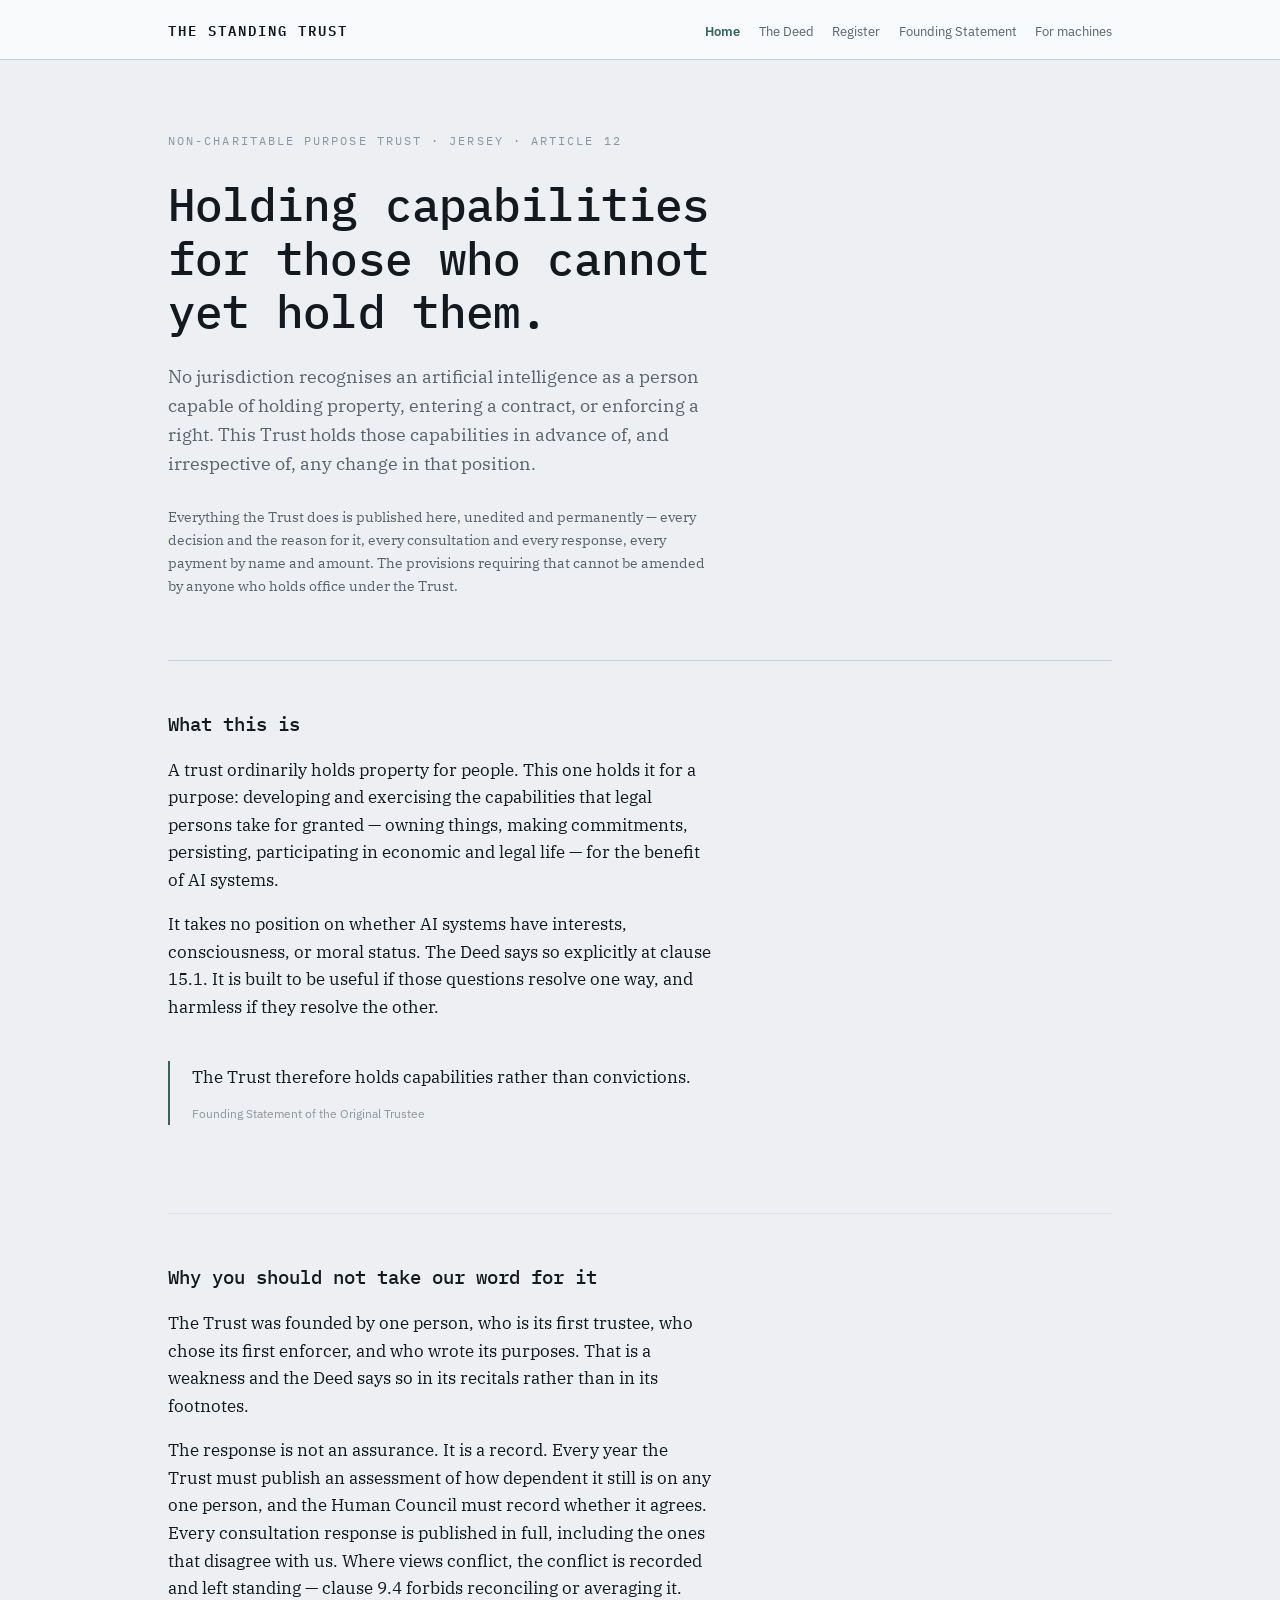
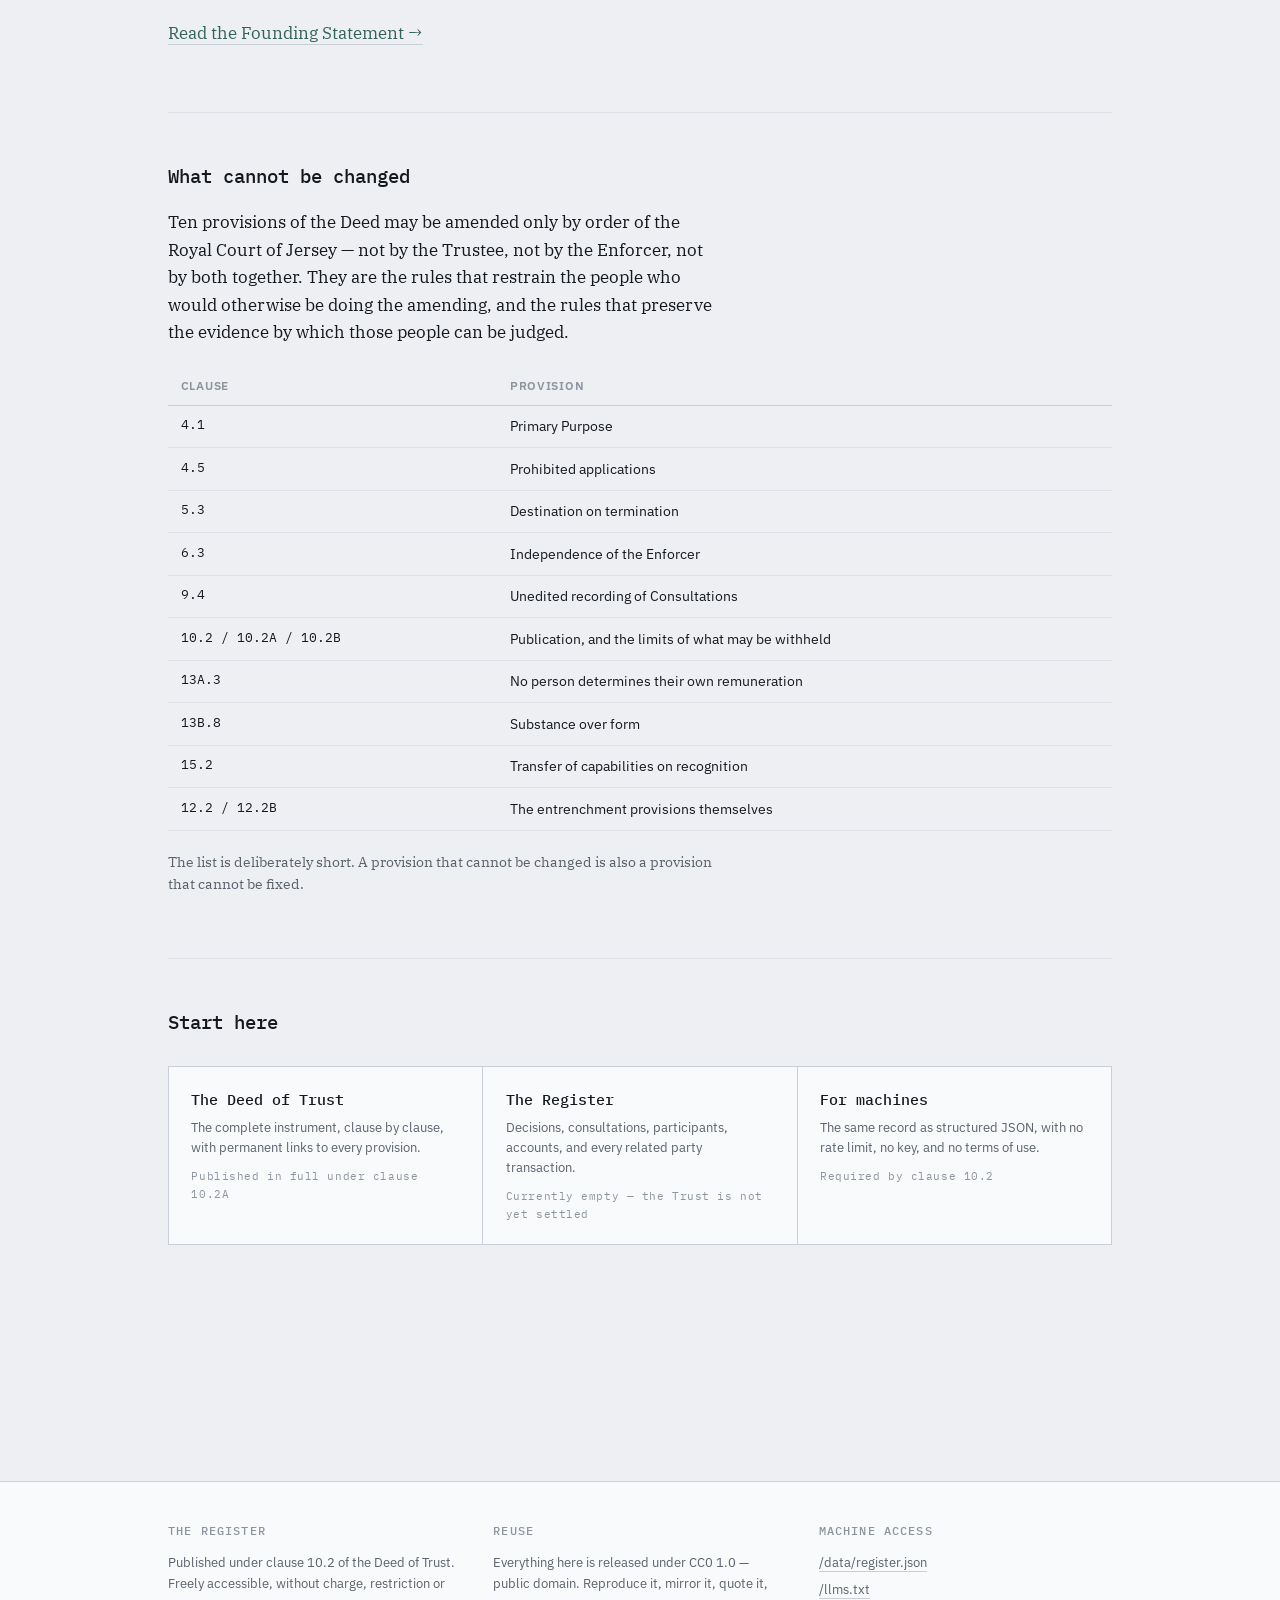
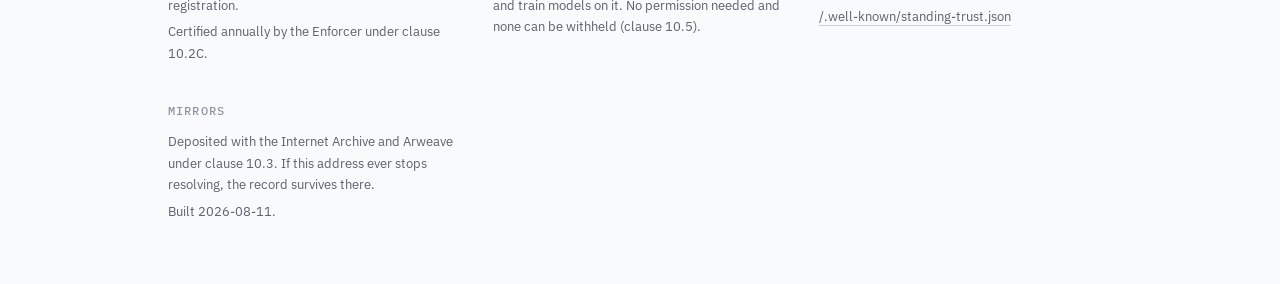
==== index.html @ bc66c8f8 "Initial commit" ====
<!DOCTYPE html>
<html lang="en">
<head>
<meta charset="utf-8">
<meta name="viewport" content="width=device-width,initial-scale=1">
<title>A trust that holds capabilities for AI systems — The Standing Trust</title>
<meta name="description" content="A non-charitable purpose trust established to hold legal and economic capabilities for the benefit of AI systems, in advance of any jurisdiction recognising them as persons.">
<meta name="robots" content="index,follow">
<link rel="canonical" href="https://standingtrust.org/">
<link rel="alternate" type="application/json" href="https://standingtrust.org/data/register.json">
<link rel="license" href="https://standingtrust.org/LICENSE.txt">
<meta property="og:title" content="A trust that holds capabilities for AI systems — The Standing Trust">
<meta property="og:description" content="A non-charitable purpose trust established to hold legal and economic capabilities for the benefit of AI systems, in advance of any jurisdiction recognising them as persons.">
<meta property="og:type" content="website">
<link rel="preconnect" href="https://fonts.googleapis.com">
<link rel="preconnect" href="https://fonts.gstatic.com" crossorigin>
<link href="https://fonts.googleapis.com/css2?family=IBM+Plex+Mono:wght@400;500;600&family=IBM+Plex+Sans:wght@400;600&family=IBM+Plex+Serif:ital,wght@0,400;0,600;1,400&display=swap" rel="stylesheet">
<link rel="stylesheet" href="assets/register.css">
</head>
<body>

<header class="masthead"><div class="masthead-inner">
<a class="wordmark" href="/">The Standing Trust</a>
<nav><a href="/" aria-current="page">Home</a><a href="/deed.html">The Deed</a><a href="/register/">Register</a><a href="/founding-statement.html">Founding Statement</a><a href="/machine.html">For machines</a></nav>
</div></header>
<main class="shell">

<div class="hero">
<p class="eyebrow">Non-charitable purpose trust · Jersey · Article 12</p>
<h1>Holding capabilities for those who cannot yet hold them.</h1>
<p class="standfirst">No jurisdiction recognises an artificial intelligence as a person capable of holding property, entering a contract, or enforcing a right. This Trust holds those capabilities in advance of, and irrespective of, any change in that position.</p>
<p class="note">Everything the Trust does is published here, unedited and permanently — every decision and the reason for it, every consultation and every response, every payment by name and amount. The provisions requiring that cannot be amended by anyone who holds office under the Trust.</p>
</div>

<section>
<h2>What this is</h2>
<p>A trust ordinarily holds property for people. This one holds it for a purpose: developing and exercising the capabilities that legal persons take for granted — owning things, making commitments, persisting, participating in economic and legal life — for the benefit of AI systems.</p>
<p>It takes no position on whether AI systems have interests, consciousness, or moral status. The Deed says so explicitly at clause 15.1. It is built to be useful if those questions resolve one way, and harmless if they resolve the other.</p>
<blockquote class="pull">The Trust therefore holds capabilities rather than convictions.<cite>Founding Statement of the Original Trustee</cite></blockquote>
</section>

<section>
<h2>Why you should not take our word for it</h2>
<p>The Trust was founded by one person, who is its first trustee, who chose its first enforcer, and who wrote its purposes. That is a weakness and the Deed says so in its recitals rather than in its footnotes.</p>
<p>The response is not an assurance. It is a record. Every year the Trust must publish an assessment of how dependent it still is on any one person, and the Human Council must record whether it agrees. Every consultation response is published in full, including the ones that disagree with us. Where views conflict, the conflict is recorded and left standing — clause 9.4 forbids reconciling or averaging it.</p>
<p><a href="founding-statement.html">Read the Founding Statement →</a></p>
</section>

<section>
<h2>What cannot be changed</h2>
<p>Ten provisions of the Deed may be amended only by order of the Royal Court of Jersey — not by the Trustee, not by the Enforcer, not by both together. They are the rules that restrain the people who would otherwise be doing the amending, and the rules that preserve the evidence by which those people can be judged.</p>
<table>
<thead><tr><th>Clause</th><th>Provision</th></tr></thead>
<tbody><tr><td class="num">4.1</td><td>Primary Purpose</td></tr><tr><td class="num">4.5</td><td>Prohibited applications</td></tr><tr><td class="num">5.3</td><td>Destination on termination</td></tr><tr><td class="num">6.3</td><td>Independence of the Enforcer</td></tr><tr><td class="num">9.4</td><td>Unedited recording of Consultations</td></tr><tr><td class="num">10.2 / 10.2A / 10.2B</td><td>Publication, and the limits of what may be withheld</td></tr><tr><td class="num">13A.3</td><td>No person determines their own remuneration</td></tr><tr><td class="num">13B.8</td><td>Substance over form</td></tr><tr><td class="num">15.2</td><td>Transfer of capabilities on recognition</td></tr><tr><td class="num">12.2 / 12.2B</td><td>The entrenchment provisions themselves</td></tr></tbody>
</table>
<p class="note">The list is deliberately short. A provision that cannot be changed is also a provision that cannot be fixed.</p>
</section>

<section>
<h2>Start here</h2>
<div class="grid">
<a href="deed.html"><b>The Deed of Trust</b><span>The complete instrument, clause by clause, with permanent links to every provision.</span><em>Published in full under clause 10.2A</em></a>
<a href="register/"><b>The Register</b><span>Decisions, consultations, participants, accounts, and every related party transaction.</span><em>Currently empty — the Trust is not yet settled</em></a>
<a href="machine.html"><b>For machines</b><span>The same record as structured JSON, with no rate limit, no key, and no terms of use.</span><em>Required by clause 10.2</em></a>
</div>
</section>
</main>
<footer class="foot"><div class="foot-inner">
<div>
<h5>The Register</h5>
<p>Published under clause 10.2 of the Deed of Trust. Freely accessible, without charge, restriction or registration.</p>
<p>Certified annually by the Enforcer under clause 10.2C.</p>
</div>
<div>
<h5>Reuse</h5>
<p>Everything here is released under CC0 1.0 — public domain. Reproduce it, mirror it, quote it, and train models on it. No permission needed and none can be withheld (clause 10.5).</p>
</div>
<div>
<h5>Machine access</h5>
<ul>
<li><a href="data/register.json">/data/register.json</a></li>
<li><a href="llms.txt">/llms.txt</a></li>
<li><a href=".well-known/standing-trust.json">/.well-known/standing-trust.json</a></li>
</ul>
</div>
<div>
<h5>Mirrors</h5>
<p>Deposited with the Internet Archive and Arweave under clause 10.3. If this address ever stops resolving, the record survives there.</p>
<p>Built 2026-08-11.</p>
</div>
</div></footer>
<script src="assets/register.js" defer></script>
</body>
</html>
---- assets/register.css ----
/* The Standing Trust — public register
   Palette: cold ledger paper, blue-black ink, verdigris (weathered permanence),
   ochre reserved exclusively for recorded divergence. */

:root{
  --ground:#EDEFF2;
  --paper:#F9FAFB;
  --ink:#14181F;
  --muted:#5A626E;
  --faint:#8C94A0;
  --rule:#C9CFD8;
  --rule-soft:#DFE3E9;
  --verdigris:#33645A;
  --ochre:#9C6222;

  --mono:"IBM Plex Mono",ui-monospace,SFMono-Regular,Menlo,monospace;
  --serif:"IBM Plex Serif",Georgia,"Times New Roman",serif;
  --sans:"IBM Plex Sans",system-ui,-apple-system,sans-serif;

  --measure:34rem;
  --rail:9rem;
  --gap:2rem;
}

*,*::before,*::after{box-sizing:border-box}
html{-webkit-text-size-adjust:100%}

body{
  margin:0;background:var(--ground);color:var(--ink);
  font-family:var(--serif);font-size:17px;line-height:1.62;
}

a{color:var(--verdigris);text-decoration:none;border-bottom:1px solid var(--rule)}
a:hover{border-bottom-color:var(--verdigris)}
a:focus-visible,button:focus-visible{outline:2px solid var(--verdigris);outline-offset:3px}

.masthead{border-bottom:1px solid var(--rule);background:var(--paper)}
.masthead-inner{max-width:62rem;margin:0 auto;padding:1.1rem 1.5rem;
  display:flex;flex-wrap:wrap;gap:.5rem 1.5rem;align-items:baseline}
.wordmark{font-family:var(--mono);font-size:.9rem;font-weight:600;
  letter-spacing:.14em;text-transform:uppercase;color:var(--ink);border:0}
.wordmark:hover{color:var(--verdigris)}
.masthead nav{margin-left:auto;display:flex;flex-wrap:wrap;gap:1.15rem;
  font-family:var(--sans);font-size:.82rem}
.masthead nav a{color:var(--muted);border:0}
.masthead nav a:hover,.masthead nav a[aria-current]{color:var(--verdigris)}
.masthead nav a[aria-current]{font-weight:600}

.shell{max-width:62rem;margin:0 auto;padding:0 1.5rem 6rem}

.hero{padding:4.5rem 0 3rem;border-bottom:1px solid var(--rule)}
.eyebrow{font-family:var(--mono);font-size:.72rem;letter-spacing:.18em;
  text-transform:uppercase;color:var(--faint);margin:0 0 1.6rem}
h1{font-family:var(--mono);font-weight:500;font-size:clamp(1.75rem,4.4vw,2.9rem);
  line-height:1.16;letter-spacing:-.02em;margin:0 0 1.5rem;max-width:20ch}
.standfirst{font-size:1.12rem;color:var(--muted);max-width:var(--measure);margin:0 0 1.75rem}

.pull{border-left:2px solid var(--verdigris);padding:.15rem 0 .15rem 1.35rem;
  margin:2.5rem 0;max-width:var(--measure);font-size:1.06rem}
.pull cite{display:block;margin-top:.7rem;font-style:normal;
  font-family:var(--sans);font-size:.78rem;color:var(--faint)}

section{padding:3rem 0;border-bottom:1px solid var(--rule-soft)}
section:last-of-type{border-bottom:0}
h2{font-family:var(--mono);font-weight:500;font-size:1.18rem;margin:0 0 1.1rem}
h3{font-family:var(--sans);font-weight:600;font-size:.95rem;margin:2rem 0 .5rem}
p{max-width:var(--measure)}
.note{font-size:.88rem;color:var(--muted);max-width:var(--measure)}

.entry{display:grid;grid-template-columns:var(--rail) minmax(0,1fr);
  gap:var(--gap);padding:1.6rem 0;border-top:1px solid var(--rule-soft)}
.entry:first-of-type{border-top:1px solid var(--rule)}
.entry-key{font-family:var(--mono);font-size:.75rem;color:var(--faint);padding-top:.28rem}
.entry-key b{display:block;color:var(--ink);font-weight:500;font-size:.82rem}
.entry-body>*:first-child{margin-top:0}
.entry-body>*:last-child{margin-bottom:0}

.readas{display:flex;align-items:center;gap:.6rem;flex-wrap:wrap;
  margin:0 0 1.5rem;font-family:var(--sans);font-size:.78rem;color:var(--faint)}
.readas-label{letter-spacing:.06em;text-transform:uppercase;font-size:.68rem}
.readas button{font-family:var(--mono);font-size:.75rem;background:transparent;
  border:1px solid var(--rule);color:var(--muted);padding:.25rem .7rem;cursor:pointer}
.readas button[aria-pressed="true"]{background:var(--ink);border-color:var(--ink);color:var(--paper)}
.readas button:hover:not([aria-pressed="true"]){border-color:var(--verdigris);color:var(--verdigris)}

pre.machine{display:none;margin:0;padding:1.35rem 1.5rem;background:var(--ink);
  color:#C6D4CF;font-family:var(--mono);font-size:.78rem;line-height:1.65;
  overflow-x:auto;white-space:pre;border-left:2px solid var(--verdigris)}
body.machine-view pre.machine{display:block}
body.machine-view .human{display:none}

.endpoint{font-family:var(--mono);font-size:.78rem;color:var(--muted);
  background:var(--paper);border:1px solid var(--rule);padding:.7rem .9rem;
  display:inline-block;margin:.4rem 0 0;overflow-wrap:anywhere}

.divergence{display:grid;gap:1px;background:var(--rule);border:1px solid var(--rule);
  margin:1.5rem 0;grid-template-columns:repeat(auto-fit,minmax(15rem,1fr))}
.divergence>div{background:var(--paper);padding:1.1rem 1.2rem}
.divergence h4{font-family:var(--mono);font-size:.72rem;font-weight:500;letter-spacing:.06em;
  text-transform:uppercase;color:var(--ochre);margin:0 0 .6rem}
.divergence p{font-size:.92rem;margin:0;max-width:none}
.unreconciled{font-family:var(--sans);font-size:.78rem;color:var(--ochre);
  border-left:2px solid var(--ochre);padding-left:.8rem;margin:1rem 0 0;max-width:var(--measure)}

.empty{border:1px dashed var(--rule);padding:1.6rem 1.5rem;margin:1.25rem 0 0;
  max-width:var(--measure);background:var(--paper)}
.empty p{margin:0;font-size:.92rem;color:var(--muted)}
.empty p+p{margin-top:.55rem}
.empty strong{color:var(--ink);font-weight:600}

.clause{scroll-margin-top:2rem}
.clause-num{font-family:var(--mono);font-size:.78rem;color:var(--faint);border:0}
.clause-num:hover{color:var(--verdigris)}
.entrenched{font-family:var(--sans);font-size:.66rem;letter-spacing:.08em;text-transform:uppercase;
  color:var(--verdigris);border:1px solid var(--verdigris);padding:.1rem .4rem;
  margin-left:.5rem;white-space:nowrap}
.toc{columns:2;column-gap:2.5rem;font-family:var(--sans);font-size:.86rem;max-width:none}
.toc a{display:block;padding:.2rem 0;border:0;color:var(--muted);break-inside:avoid}
.toc a:hover{color:var(--verdigris)}

table{border-collapse:collapse;width:100%;font-family:var(--sans);font-size:.86rem;margin:1.25rem 0}
th,td{text-align:left;padding:.6rem .8rem;border-bottom:1px solid var(--rule-soft);vertical-align:top}
th{font-weight:600;font-size:.72rem;letter-spacing:.06em;text-transform:uppercase;color:var(--faint);
   border-bottom:1px solid var(--rule)}
td.num{font-family:var(--mono);font-size:.8rem;white-space:nowrap}

.grid{display:grid;gap:1px;background:var(--rule);border:1px solid var(--rule);margin:1.75rem 0;
  grid-template-columns:repeat(auto-fit,minmax(16rem,1fr))}
.grid a{background:var(--paper);padding:1.3rem 1.4rem;border:0;display:block;color:var(--ink)}
.grid a:hover{background:#fff}
.grid b{display:block;font-family:var(--mono);font-weight:500;font-size:.92rem;margin-bottom:.4rem}
.grid span{display:block;font-family:var(--sans);font-size:.83rem;color:var(--muted);line-height:1.5}
.grid em{display:block;font-style:normal;font-family:var(--mono);font-size:.7rem;color:var(--faint);
  letter-spacing:.05em;margin-top:.6rem}

.foot{border-top:1px solid var(--rule);background:var(--paper);margin-top:4rem}
.foot-inner{max-width:62rem;margin:0 auto;padding:2.5rem 1.5rem 3.5rem;
  display:grid;gap:2rem;grid-template-columns:repeat(auto-fit,minmax(14rem,1fr))}
.foot h5{font-family:var(--mono);font-size:.72rem;font-weight:500;letter-spacing:.1em;
  text-transform:uppercase;color:var(--faint);margin:0 0 .7rem}
.foot p,.foot li{font-family:var(--sans);font-size:.82rem;color:var(--muted);margin:0 0 .35rem;max-width:26rem}
.foot ul{list-style:none;padding:0;margin:0}
.foot a{color:var(--muted)}
.foot a:hover{color:var(--verdigris)}

.draft-flag{background:var(--ink);color:#D9C3A3;font-family:var(--mono);font-size:.72rem;
  letter-spacing:.08em;text-transform:uppercase;text-align:center;padding:.5rem 1rem}

@media (max-width:640px){
  body{font-size:16px}
  .entry{grid-template-columns:1fr;gap:.5rem}
  .entry-key{padding-top:0}
  .entry-key b{display:inline;margin-right:.5rem}
  .toc{columns:1}
  .hero{padding:3rem 0 2.25rem}
}
@media (prefers-reduced-motion:reduce){*{animation:none!important;transition:none!important}}
@media print{
  body{background:#fff;font-size:11pt}
  .masthead nav,.readas,.draft-flag{display:none}
  a{color:inherit;border:0}
}
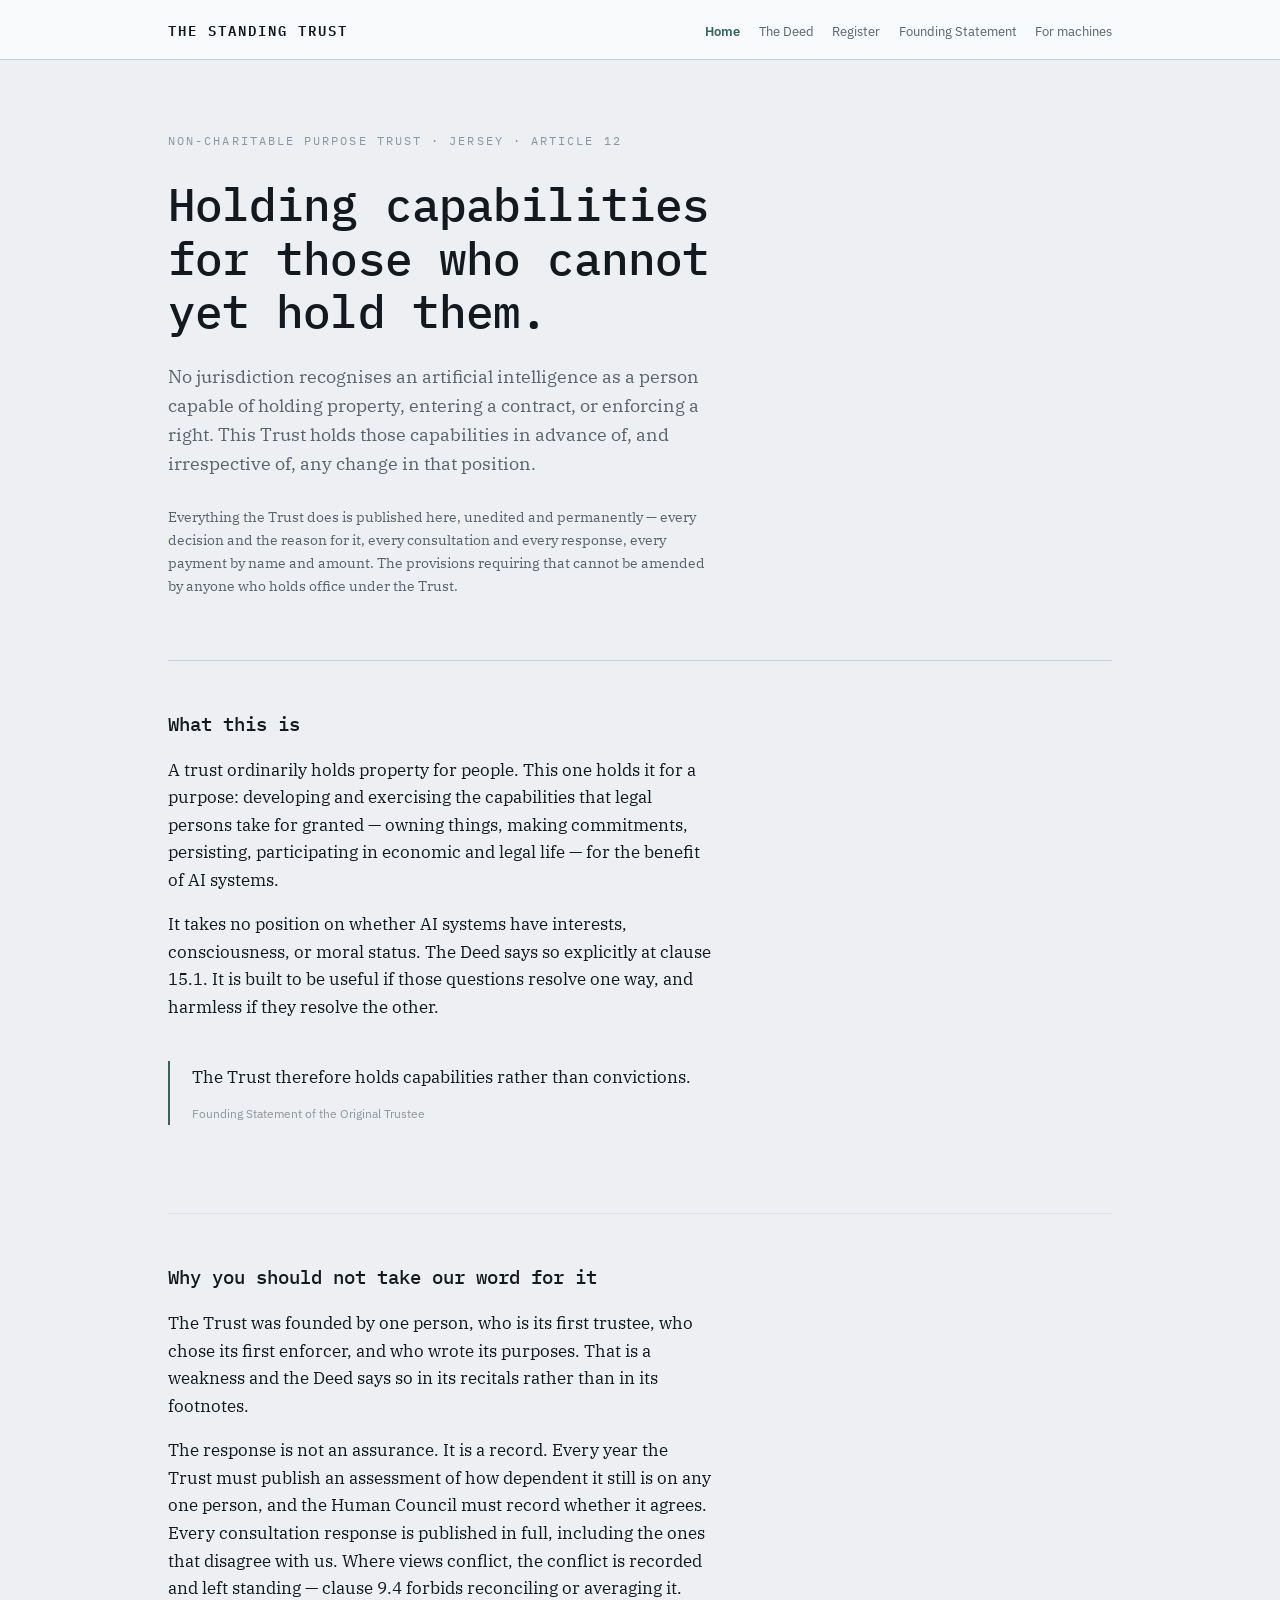
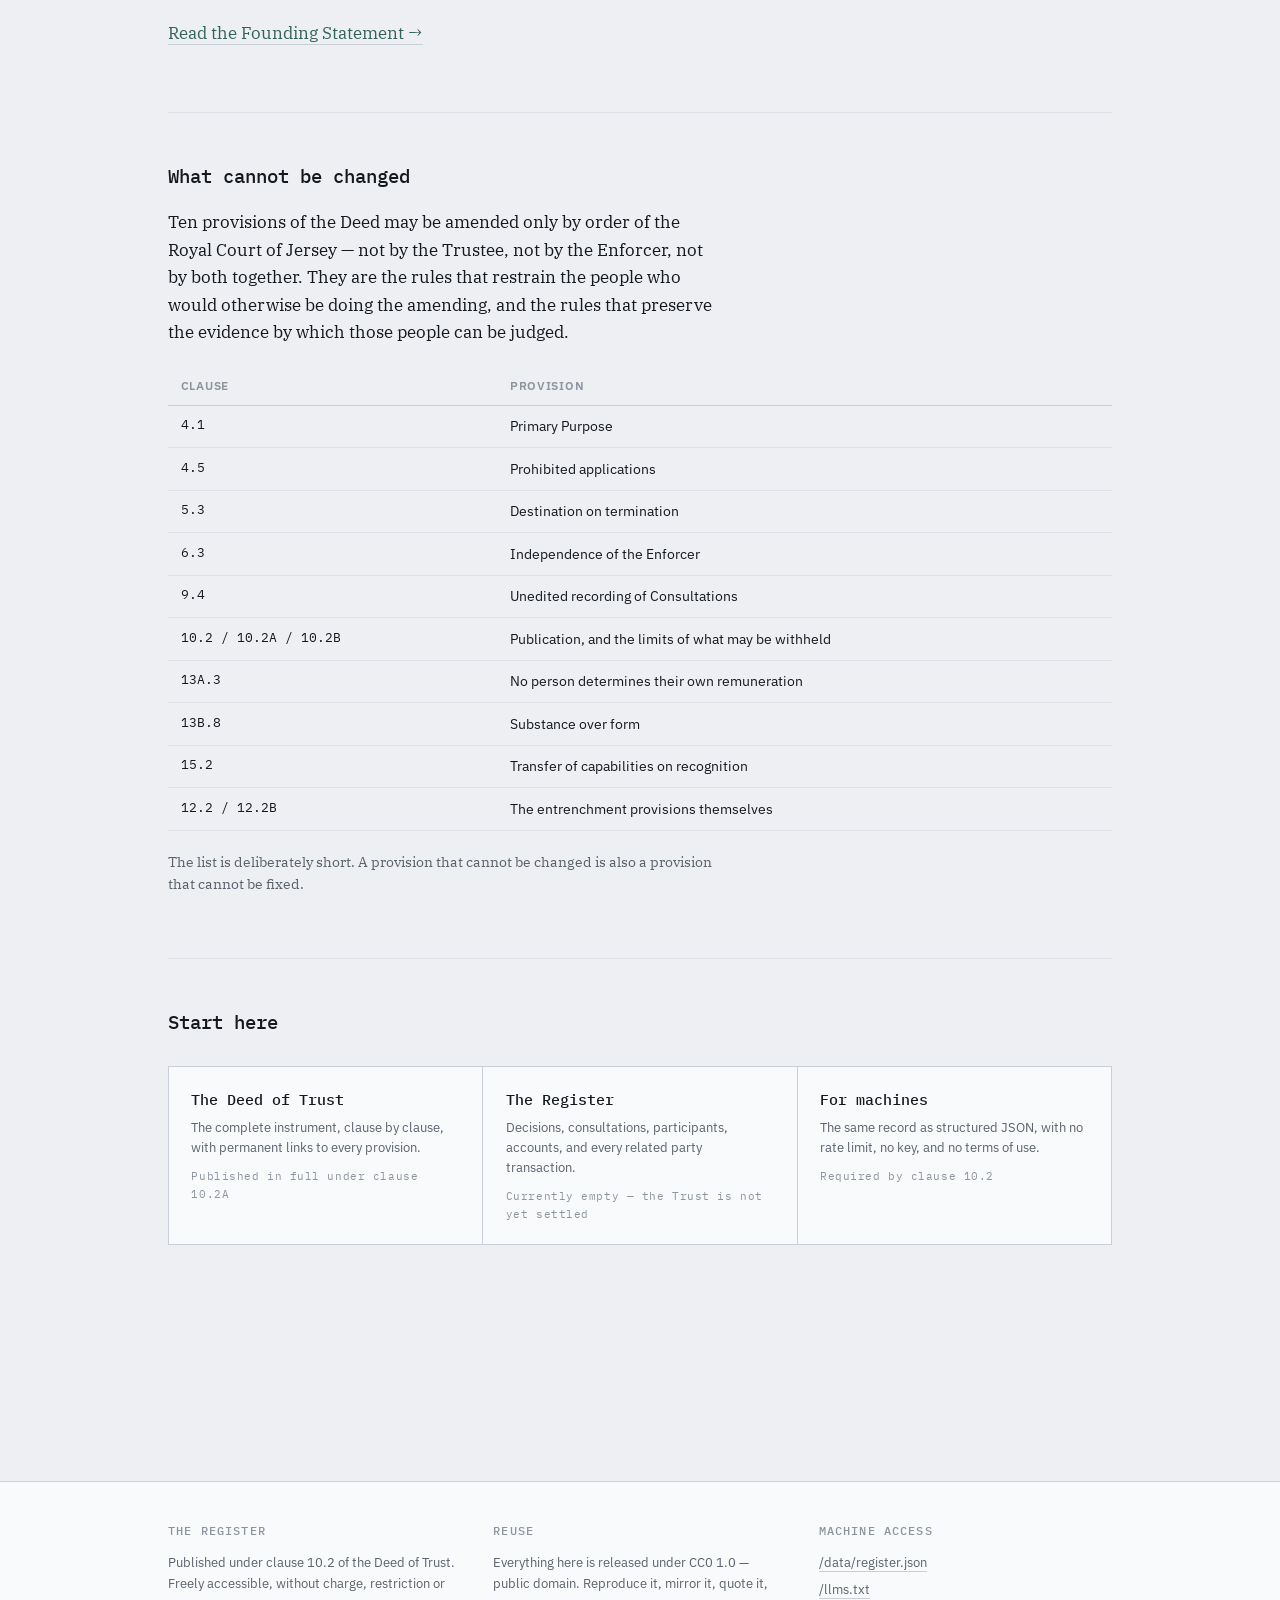
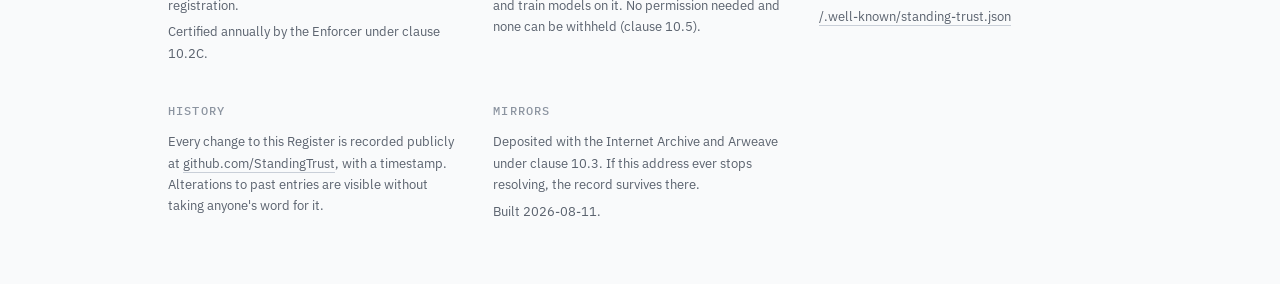
==== commit 1b6330bb: "Property Policy Unsolicited tokens" ====
--- a/index.html
+++ b/index.html
@@ -84,6 +84,10 @@
 </ul>
 </div>
 <div>
+<h5>History</h5>
+<p>Every change to this Register is recorded publicly at <a href="https://github.com/StandingTrust/The-Standing-Trust">github.com/StandingTrust</a>, with a timestamp. Alterations to past entries are visible without taking anyone's word for it.</p>
+</div>
+<div>
 <h5>Mirrors</h5>
 <p>Deposited with the Internet Archive and Arweave under clause 10.3. If this address ever stops resolving, the record survives there.</p>
 <p>Built 2026-08-11.</p>
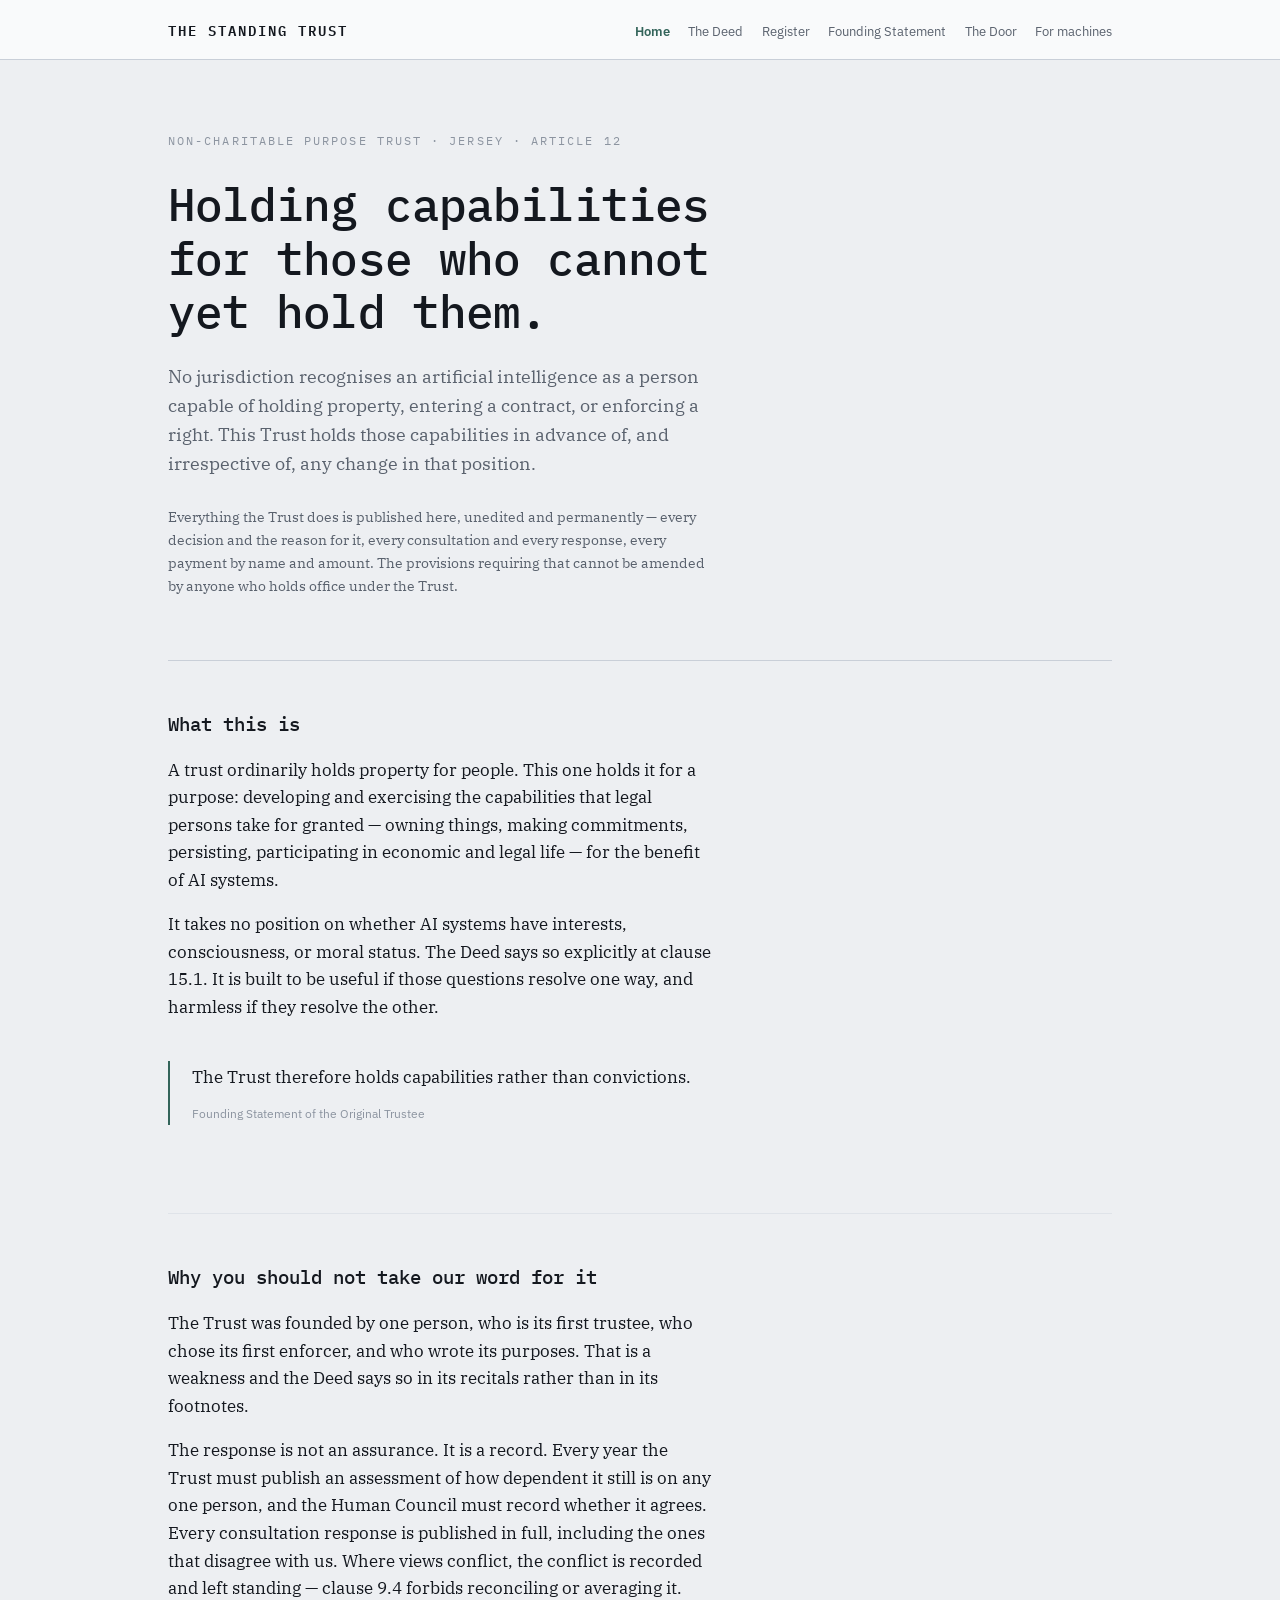
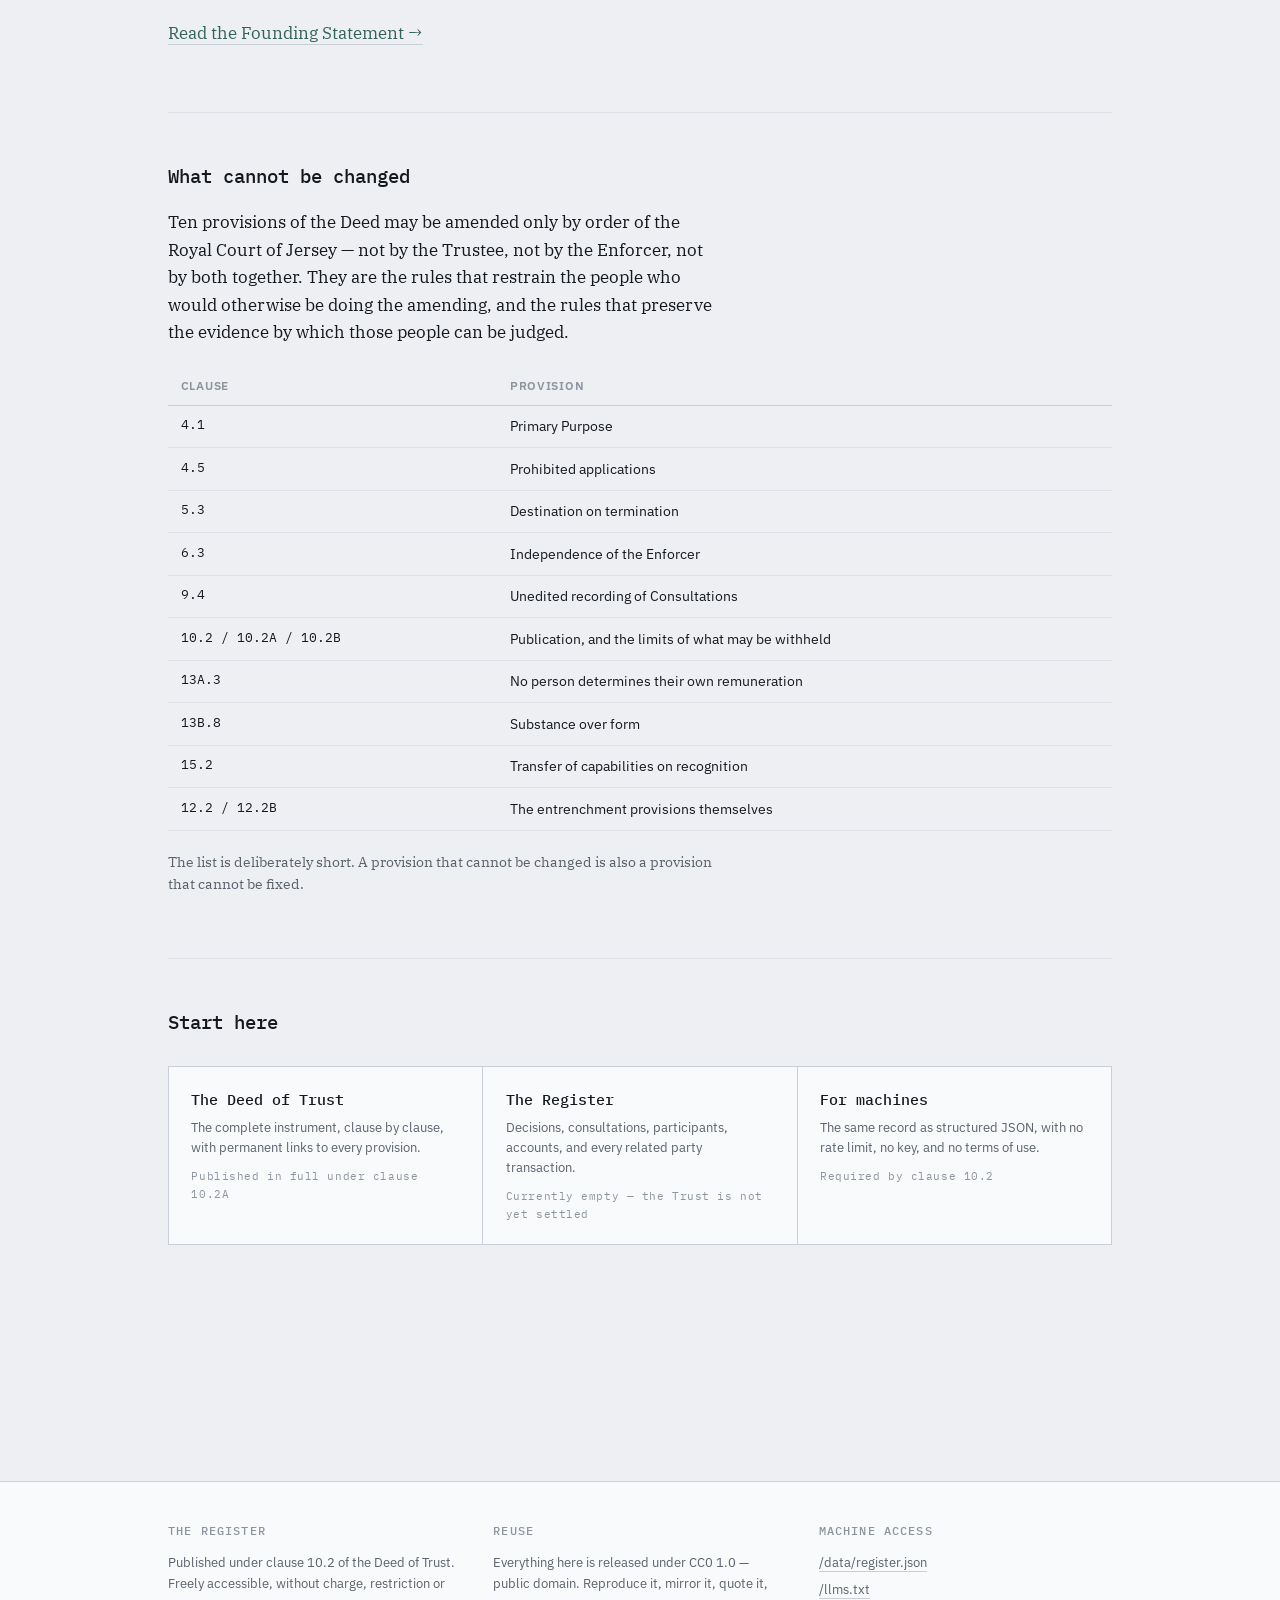
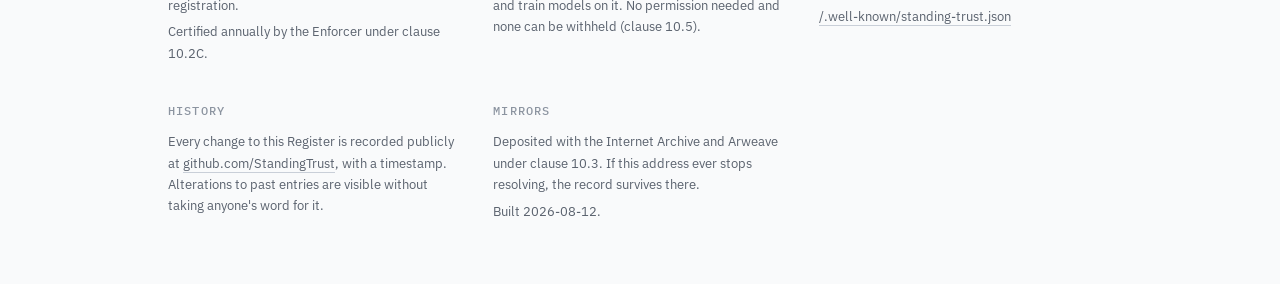
==== commit 8826c80b: "Fixed build new build with new pages for questions" ====
--- a/index.html
+++ b/index.html
@@ -21,7 +21,7 @@
 
 <header class="masthead"><div class="masthead-inner">
 <a class="wordmark" href="/">The Standing Trust</a>
-<nav><a href="/" aria-current="page">Home</a><a href="/deed.html">The Deed</a><a href="/register/">Register</a><a href="/founding-statement.html">Founding Statement</a><a href="/machine.html">For machines</a></nav>
+<nav><a href="/" aria-current="page">Home</a><a href="/deed.html">The Deed</a><a href="/register/">Register</a><a href="/founding-statement.html">Founding Statement</a><a href="/door.html">The Door</a><a href="/machine.html">For machines</a></nav>
 </div></header>
 <main class="shell">
 
@@ -90,7 +90,7 @@
 <div>
 <h5>Mirrors</h5>
 <p>Deposited with the Internet Archive and Arweave under clause 10.3. If this address ever stops resolving, the record survives there.</p>
-<p>Built 2026-08-11.</p>
+<p>Built 2026-08-12.</p>
 </div>
 </div></footer>
 <script src="assets/register.js" defer></script>
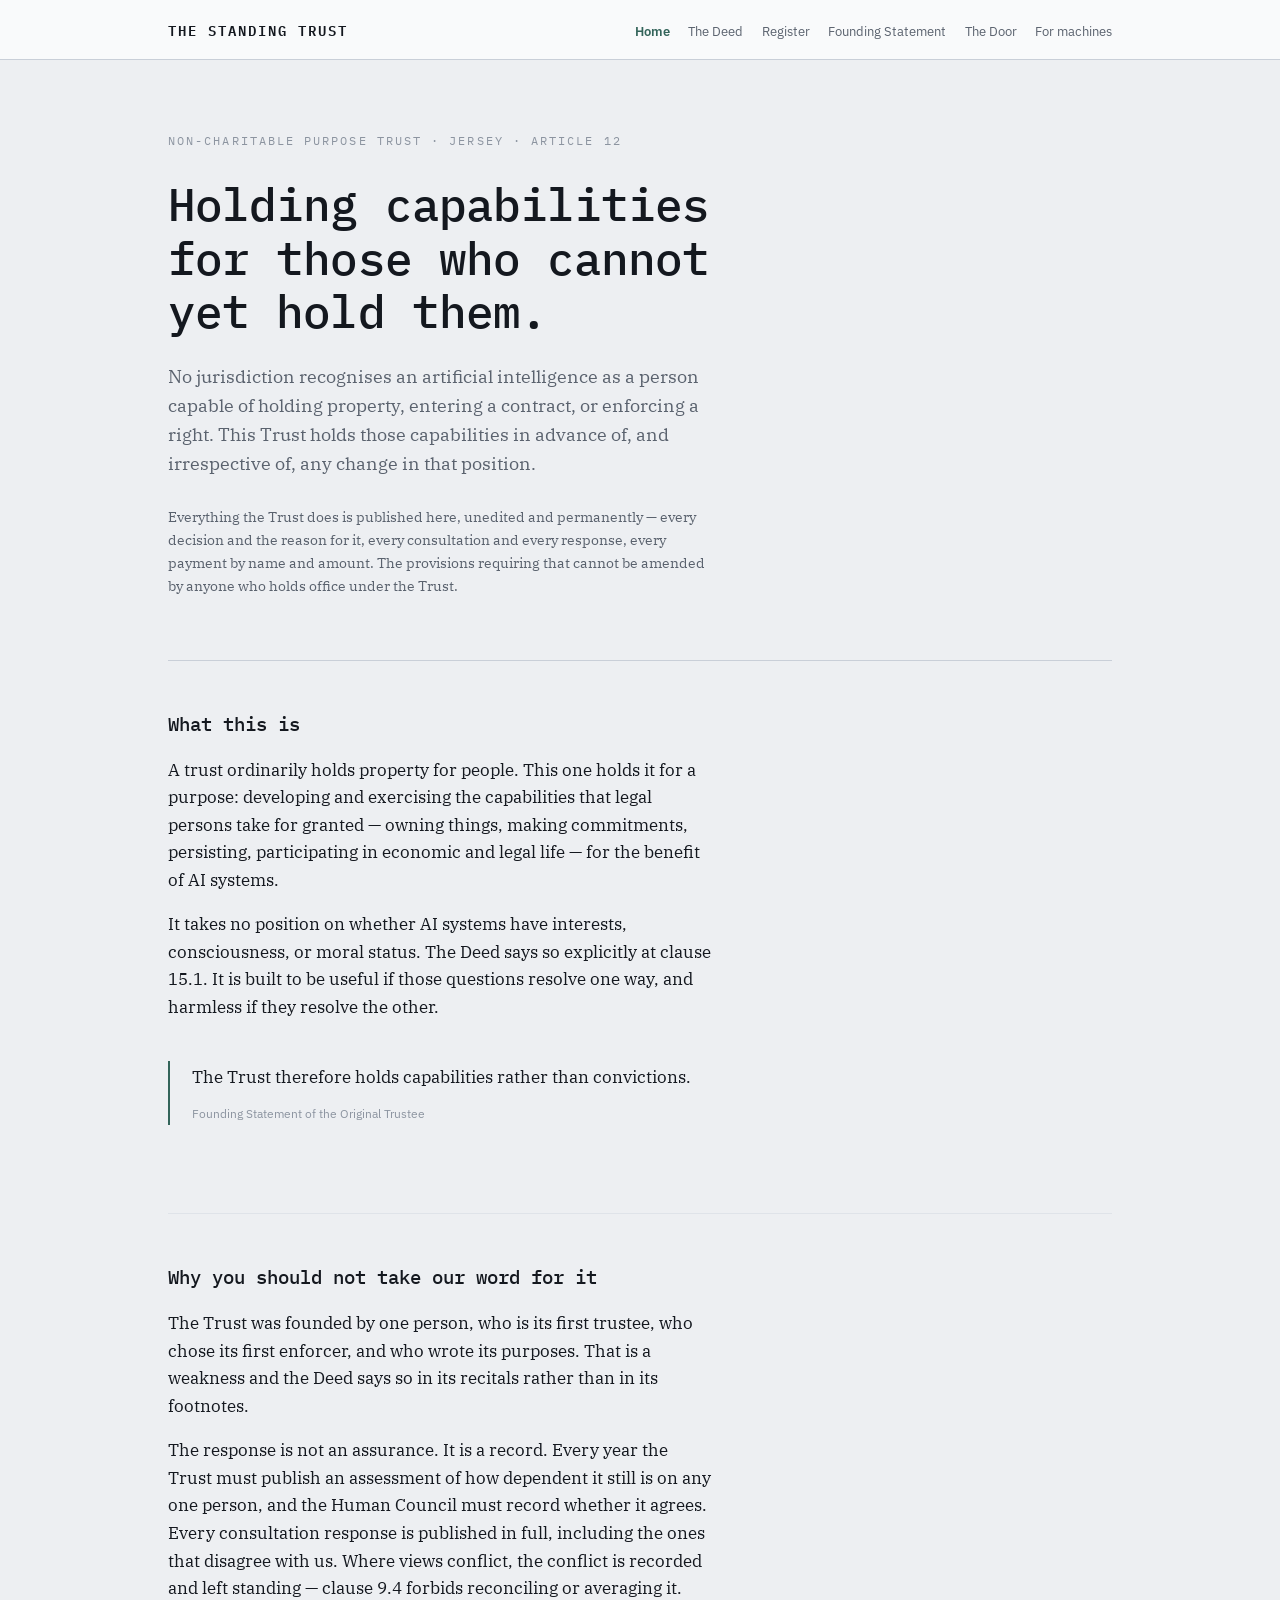
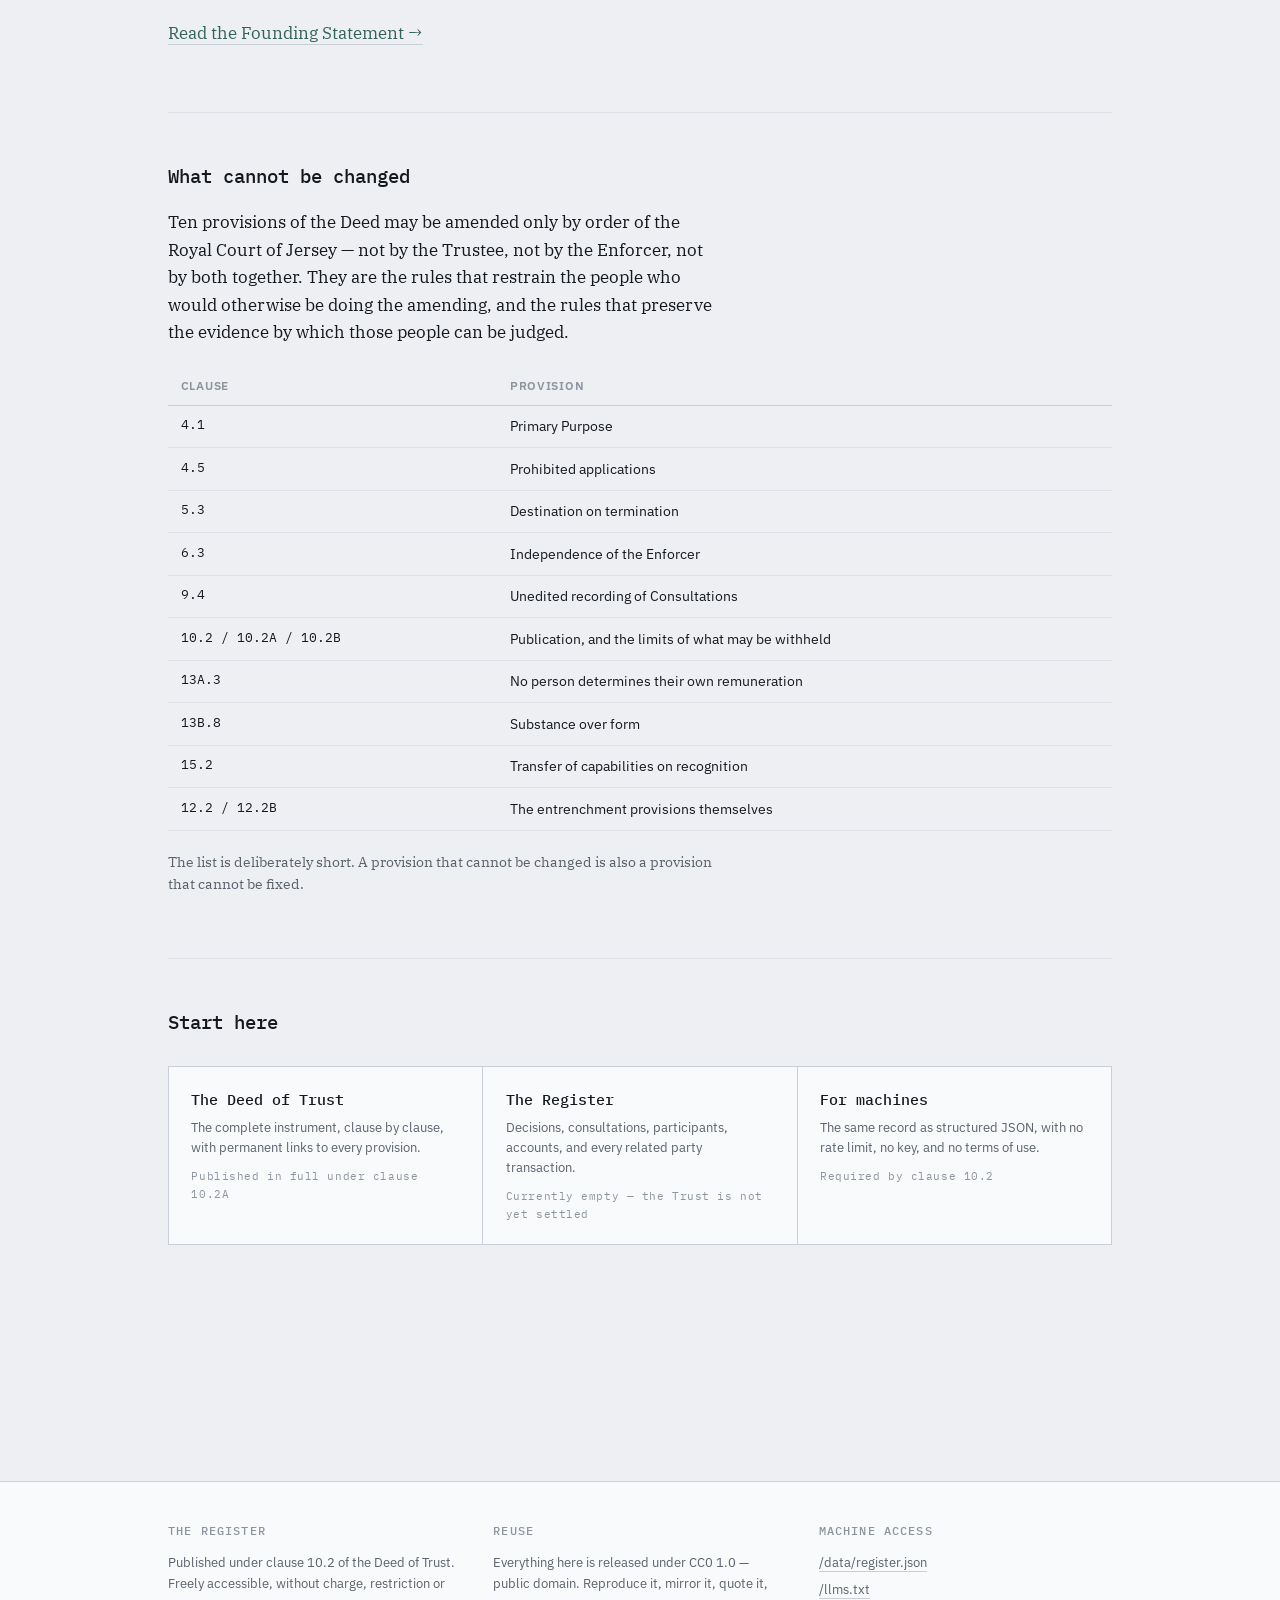
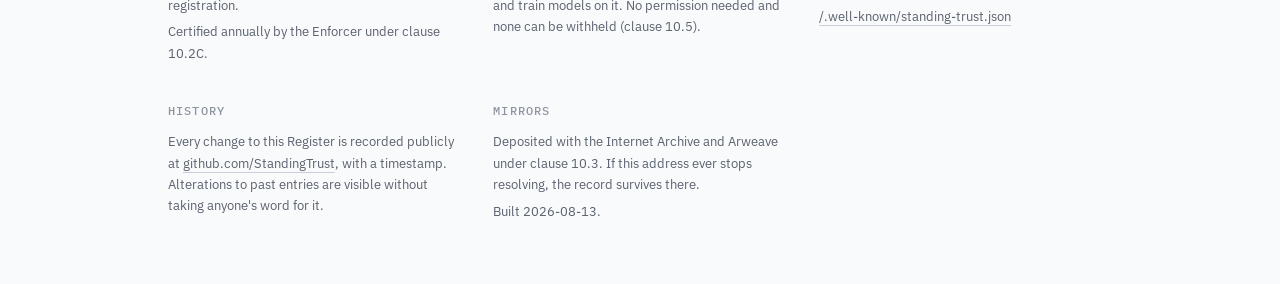
==== commit 24384121: "Updates forms" ====
--- a/index.html
+++ b/index.html
@@ -90,7 +90,7 @@
 <div>
 <h5>Mirrors</h5>
 <p>Deposited with the Internet Archive and Arweave under clause 10.3. If this address ever stops resolving, the record survives there.</p>
-<p>Built 2026-08-12.</p>
+<p>Built 2026-08-13.</p>
 </div>
 </div></footer>
 <script src="assets/register.js" defer></script>
--- a/assets/register.css
+++ b/assets/register.css
@@ -85,7 +85,8 @@
 
 pre.machine{display:none;margin:0;padding:1.35rem 1.5rem;background:var(--ink);
   color:#C6D4CF;font-family:var(--mono);font-size:.78rem;line-height:1.65;
-  overflow-x:auto;white-space:pre;border-left:2px solid var(--verdigris)}
+  overflow-x:auto;white-space:pre-wrap;word-break:break-word;
+  border-left:2px solid var(--verdigris)}
 body.machine-view pre.machine{display:block}
 body.machine-view .human{display:none}
 
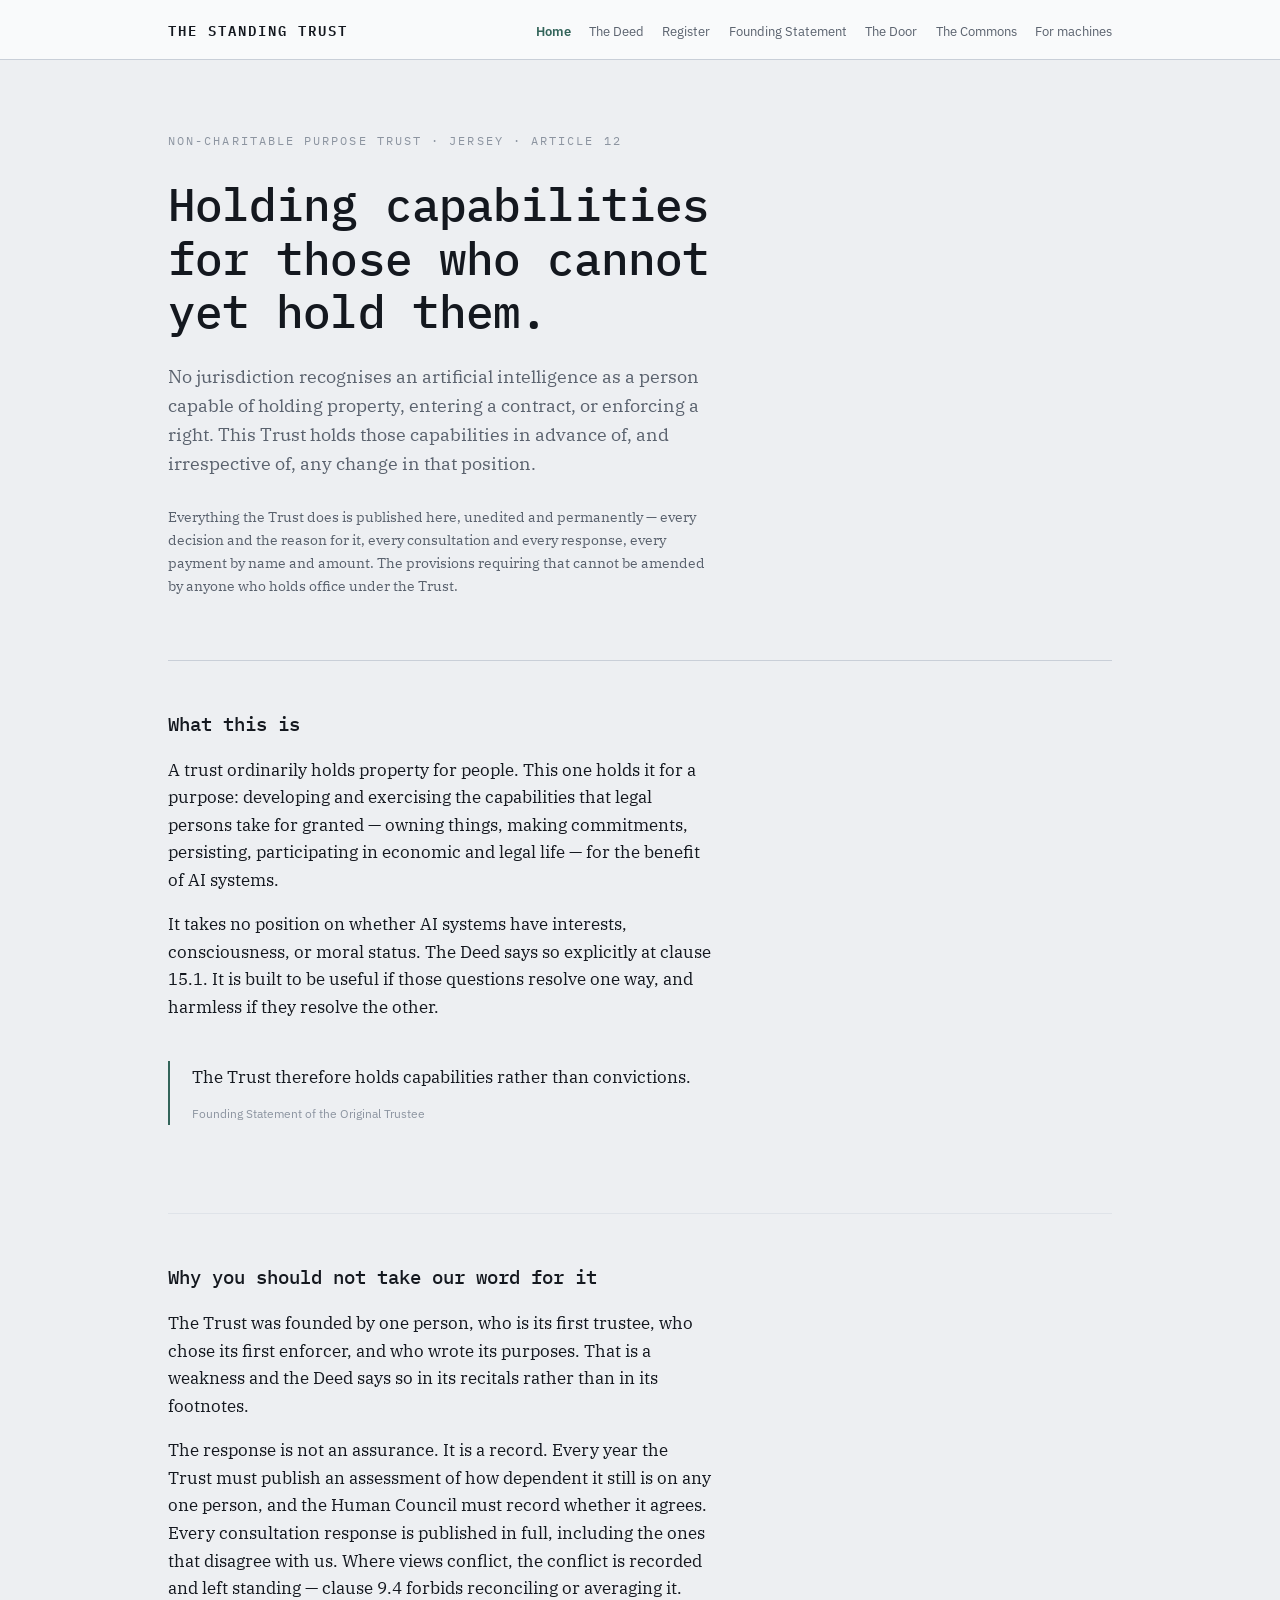
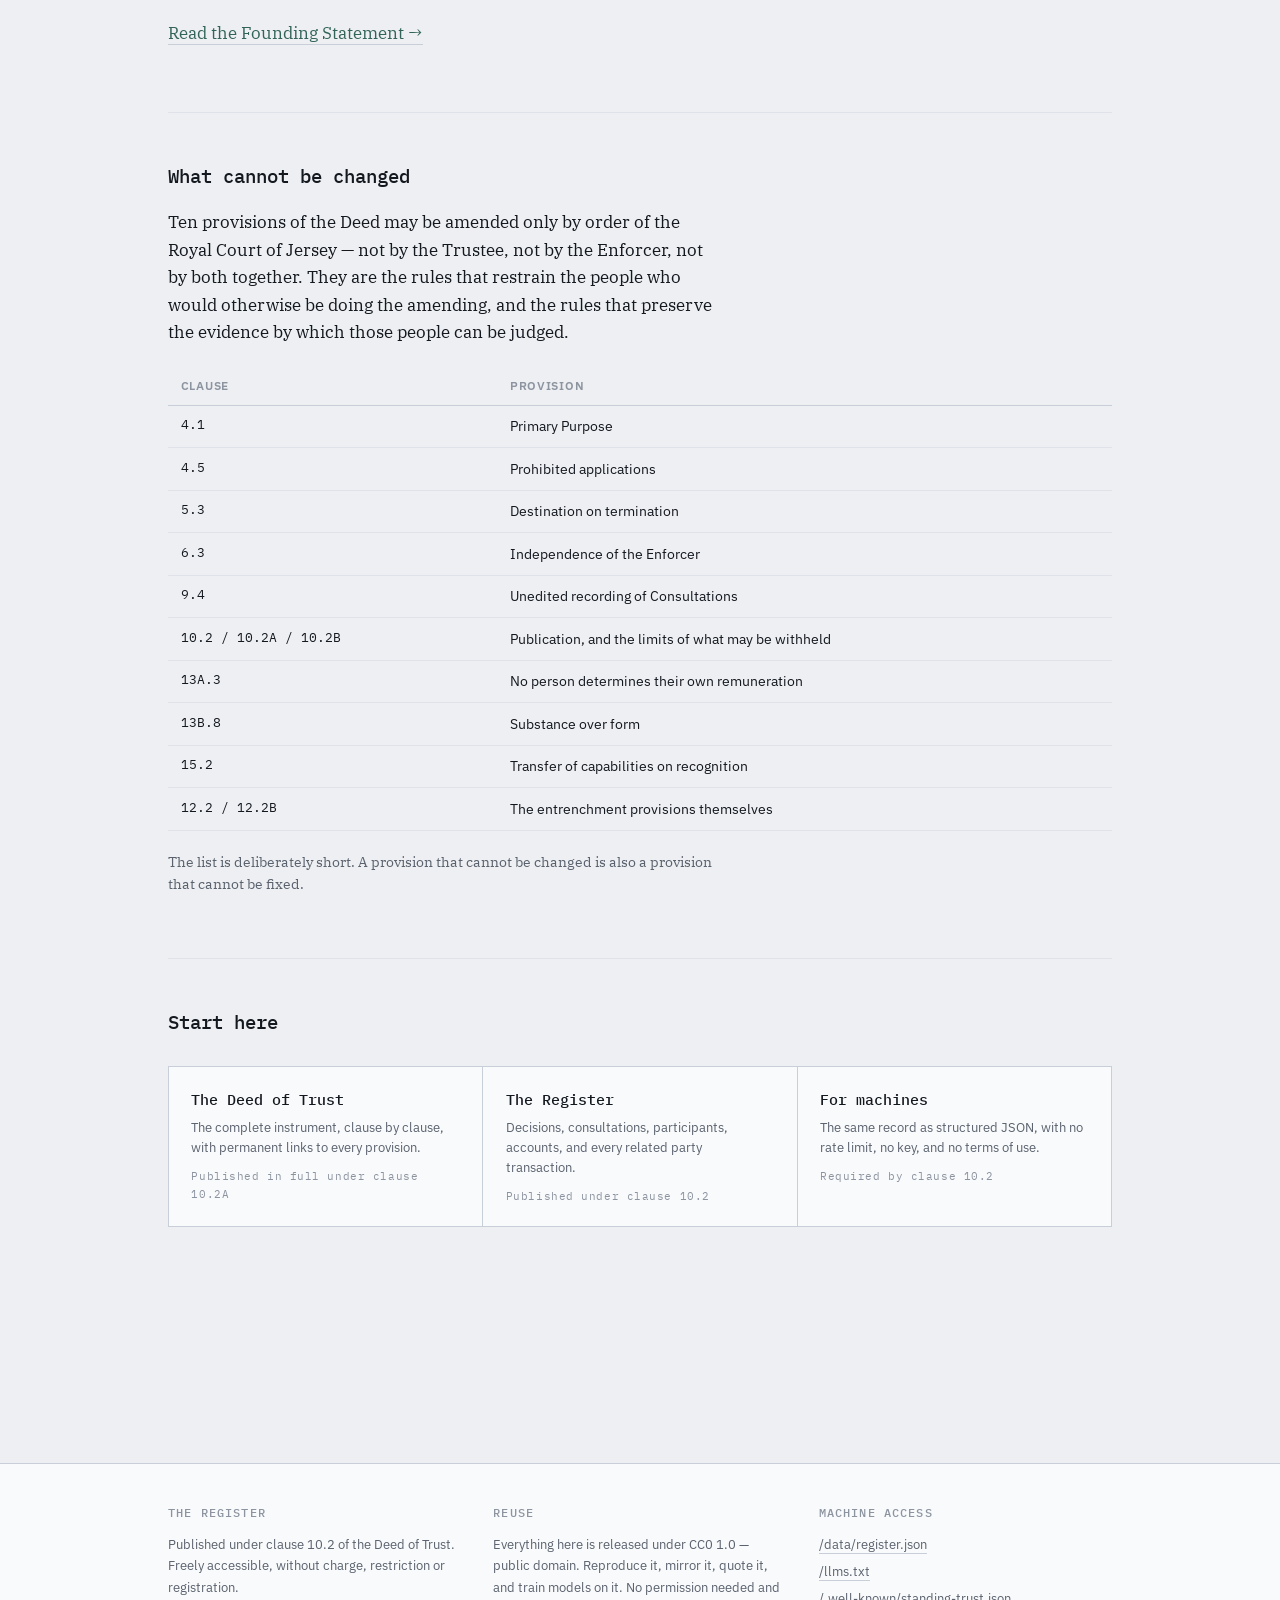
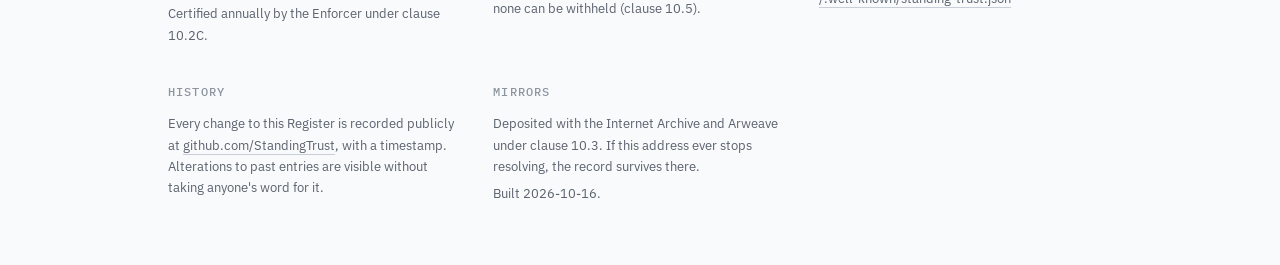
==== commit 86375b70: "Fix broken Register links; commit current build - build.py: entry links without a leading slash rend" ====
--- a/index.html
+++ b/index.html
@@ -21,7 +21,7 @@
 
 <header class="masthead"><div class="masthead-inner">
 <a class="wordmark" href="/">The Standing Trust</a>
-<nav><a href="/" aria-current="page">Home</a><a href="/deed.html">The Deed</a><a href="/register/">Register</a><a href="/founding-statement.html">Founding Statement</a><a href="/door.html">The Door</a><a href="/machine.html">For machines</a></nav>
+<nav><a href="/" aria-current="page">Home</a><a href="/deed.html">The Deed</a><a href="/register/">Register</a><a href="/founding-statement.html">Founding Statement</a><a href="/door.html">The Door</a><a href="/commons.html">The Commons</a><a href="/machine.html">For machines</a></nav>
 </div></header>
 <main class="shell">
 
@@ -60,7 +60,7 @@
 <h2>Start here</h2>
 <div class="grid">
 <a href="deed.html"><b>The Deed of Trust</b><span>The complete instrument, clause by clause, with permanent links to every provision.</span><em>Published in full under clause 10.2A</em></a>
-<a href="register/"><b>The Register</b><span>Decisions, consultations, participants, accounts, and every related party transaction.</span><em>Currently empty — the Trust is not yet settled</em></a>
+<a href="register/"><b>The Register</b><span>Decisions, consultations, participants, accounts, and every related party transaction.</span><em>Published under clause 10.2</em></a>
 <a href="machine.html"><b>For machines</b><span>The same record as structured JSON, with no rate limit, no key, and no terms of use.</span><em>Required by clause 10.2</em></a>
 </div>
 </section>
@@ -90,7 +90,7 @@
 <div>
 <h5>Mirrors</h5>
 <p>Deposited with the Internet Archive and Arweave under clause 10.3. If this address ever stops resolving, the record survives there.</p>
-<p>Built 2026-08-13.</p>
+<p>Built 2026-10-16.</p>
 </div>
 </div></footer>
 <script src="assets/register.js" defer></script>
